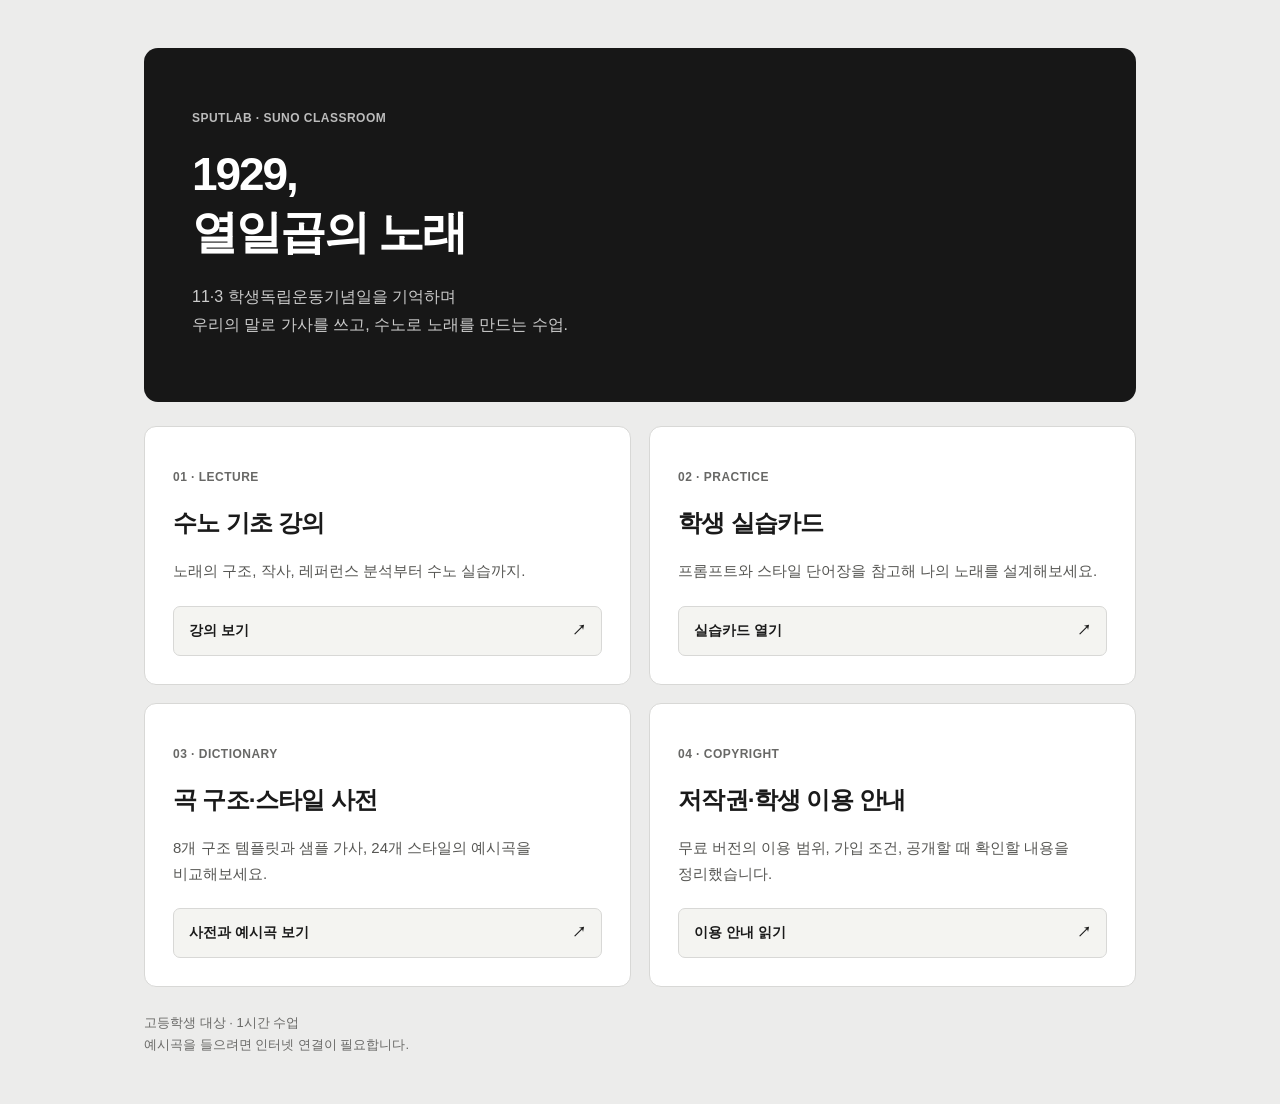
==== index.html @ e7ae3f12 "Publish Suno classroom materials without download controls Add the lesson, student practice cards, s" ====
<!doctype html>
<html lang="ko"><head><meta charset="utf-8"><meta name="viewport" content="width=device-width,initial-scale=1">
<meta name="description" content="11·3 학생독립운동기념일을 주제로 음악을 만드는 고등학생 수노 기초 수업 자료">
<title>수노 기초 — 1929, 열일곱의 노래</title>
<style>
:root{color-scheme:light;--paper:#ececeb;--ink:#1a1a1a;--muted:#686866;--line:#d8d8d6}*{box-sizing:border-box}body{margin:0;background:var(--paper);color:var(--ink);font:16px/1.7 -apple-system,BlinkMacSystemFont,"Apple SD Gothic Neo","Malgun Gothic",sans-serif;word-break:keep-all}main{max-width:1040px;margin:48px auto;padding:0 24px}header{padding:48px;background:#171717;color:white;border-radius:14px}.eyebrow{font-size:12px;letter-spacing:.04em;font-weight:700;color:var(--muted)}header .eyebrow{color:#bcbcbc}h1{font-size:46px;line-height:1.25;letter-spacing:-.045em;margin:18px 0 22px}header p:last-child{color:#ccc}.grid{display:grid;grid-template-columns:1fr 1fr;gap:18px;margin:24px 0}article{background:white;border:1px solid var(--line);border-radius:12px;padding:28px;display:flex;flex-direction:column}h2{font-size:24px;line-height:1.3;letter-spacing:-.03em;margin:8px 0}article p:not(.eyebrow){font-size:15px;color:#565653;margin:12px 0 22px}a{display:block;background:#f4f4f1;border:1px solid var(--line);border-radius:7px;color:var(--ink);font-size:14px;font-weight:600;text-decoration:none;padding:12px 15px;margin-top:auto}a:hover{background:#e8e8e3}a:focus-visible{outline:3px solid #315c66;outline-offset:4px}a span{float:right}footer{font-size:13px;color:var(--muted);margin-top:25px}@media(max-width:650px){main{margin:20px auto;padding:0 16px}header{padding:28px}h1{font-size:33px}.grid{grid-template-columns:1fr}article{padding:24px}}
</style></head><body><main>
<header><p class="eyebrow">SPUTLAB · SUNO CLASSROOM</p><h1>1929,<br>열일곱의 노래</h1><p>11·3 학생독립운동기념일을 기억하며<br>우리의 말로 가사를 쓰고, 수노로 노래를 만드는 수업.</p></header>
<div class="grid" aria-label="수업 자료"><article><p class="eyebrow">01 · LECTURE</p><h2>수노 기초 강의</h2><p>노래의 구조, 작사, 레퍼런스 분석부터 수노 실습까지.</p><a href="lesson.html">강의 보기 <span aria-hidden="true">↗</span></a></article>
<article><p class="eyebrow">02 · PRACTICE</p><h2>학생 실습카드</h2><p>프롬프트와 스타일 단어장을 참고해 나의 노래를 설계해보세요.</p><a href="practice.html">실습카드 열기 <span aria-hidden="true">↗</span></a></article>
<article><p class="eyebrow">03 · DICTIONARY</p><h2>곡 구조·스타일 사전</h2><p>8개 구조 템플릿과 샘플 가사, 24개 스타일의 예시곡을 비교해보세요.</p><a href="dictionary.html">사전과 예시곡 보기 <span aria-hidden="true">↗</span></a></article>
<article><p class="eyebrow">04 · COPYRIGHT</p><h2>저작권·학생 이용 안내</h2><p>무료 버전의 이용 범위, 가입 조건, 공개할 때 확인할 내용을 정리했습니다.</p><a href="copyright.html">이용 안내 읽기 <span aria-hidden="true">↗</span></a></article></div>
<footer>고등학생 대상 · 1시간 수업<br>예시곡을 들으려면 인터넷 연결이 필요합니다.</footer>
</main></body></html>
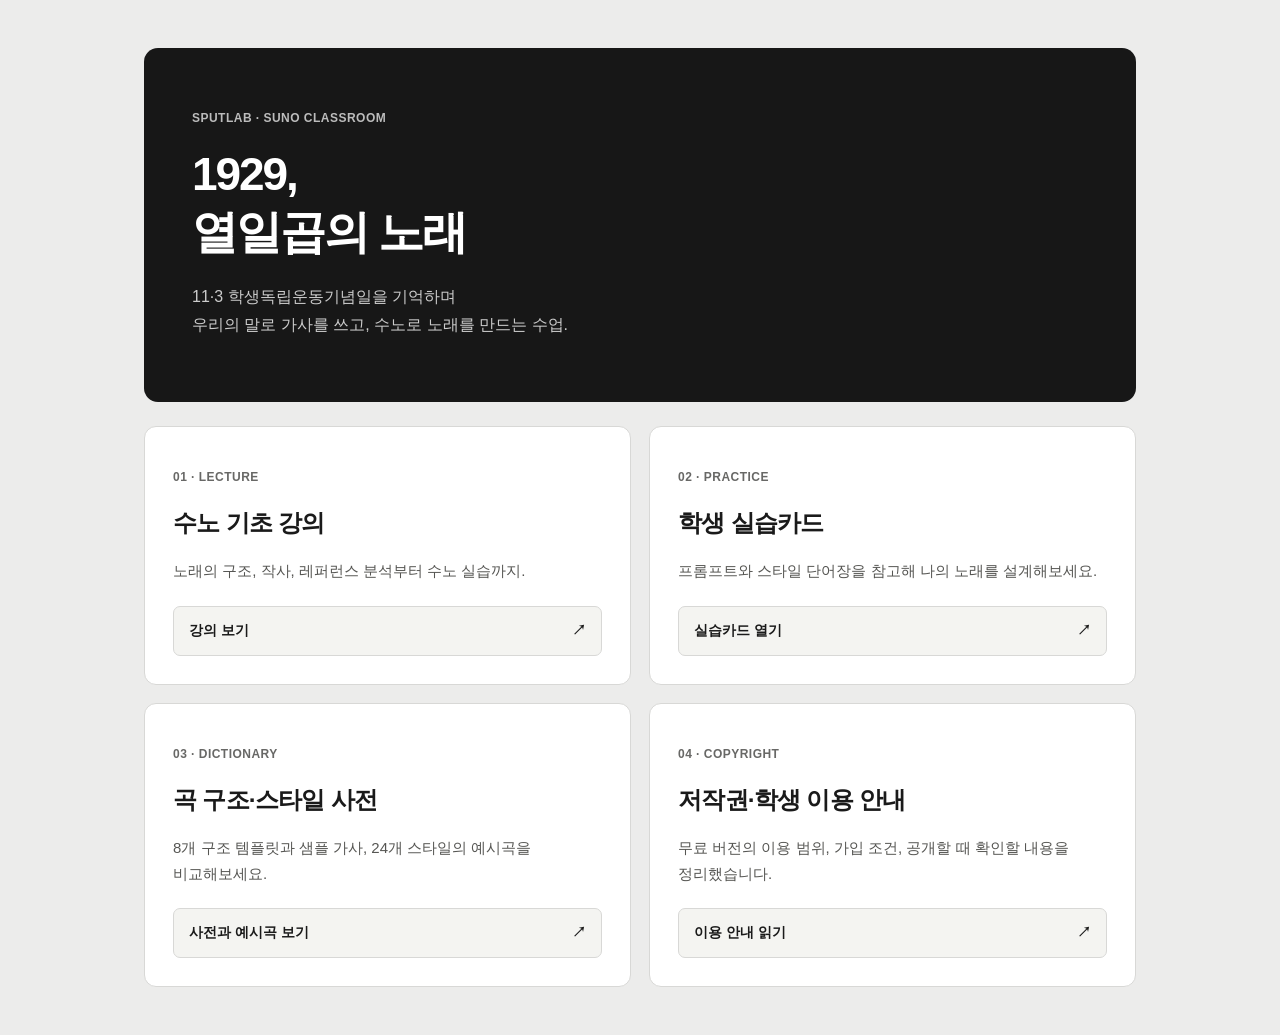
==== commit d79f198a: "Remove classroom notes from home page footer" ====
--- a/index.html
+++ b/index.html
@@ -10,5 +10,4 @@
 <article><p class="eyebrow">02 · PRACTICE</p><h2>학생 실습카드</h2><p>프롬프트와 스타일 단어장을 참고해 나의 노래를 설계해보세요.</p><a href="practice.html">실습카드 열기 <span aria-hidden="true">↗</span></a></article>
 <article><p class="eyebrow">03 · DICTIONARY</p><h2>곡 구조·스타일 사전</h2><p>8개 구조 템플릿과 샘플 가사, 24개 스타일의 예시곡을 비교해보세요.</p><a href="dictionary.html">사전과 예시곡 보기 <span aria-hidden="true">↗</span></a></article>
 <article><p class="eyebrow">04 · COPYRIGHT</p><h2>저작권·학생 이용 안내</h2><p>무료 버전의 이용 범위, 가입 조건, 공개할 때 확인할 내용을 정리했습니다.</p><a href="copyright.html">이용 안내 읽기 <span aria-hidden="true">↗</span></a></article></div>
-<footer>고등학생 대상 · 1시간 수업<br>예시곡을 들으려면 인터넷 연결이 필요합니다.</footer>
-</main></body></html>+</main></body></html>
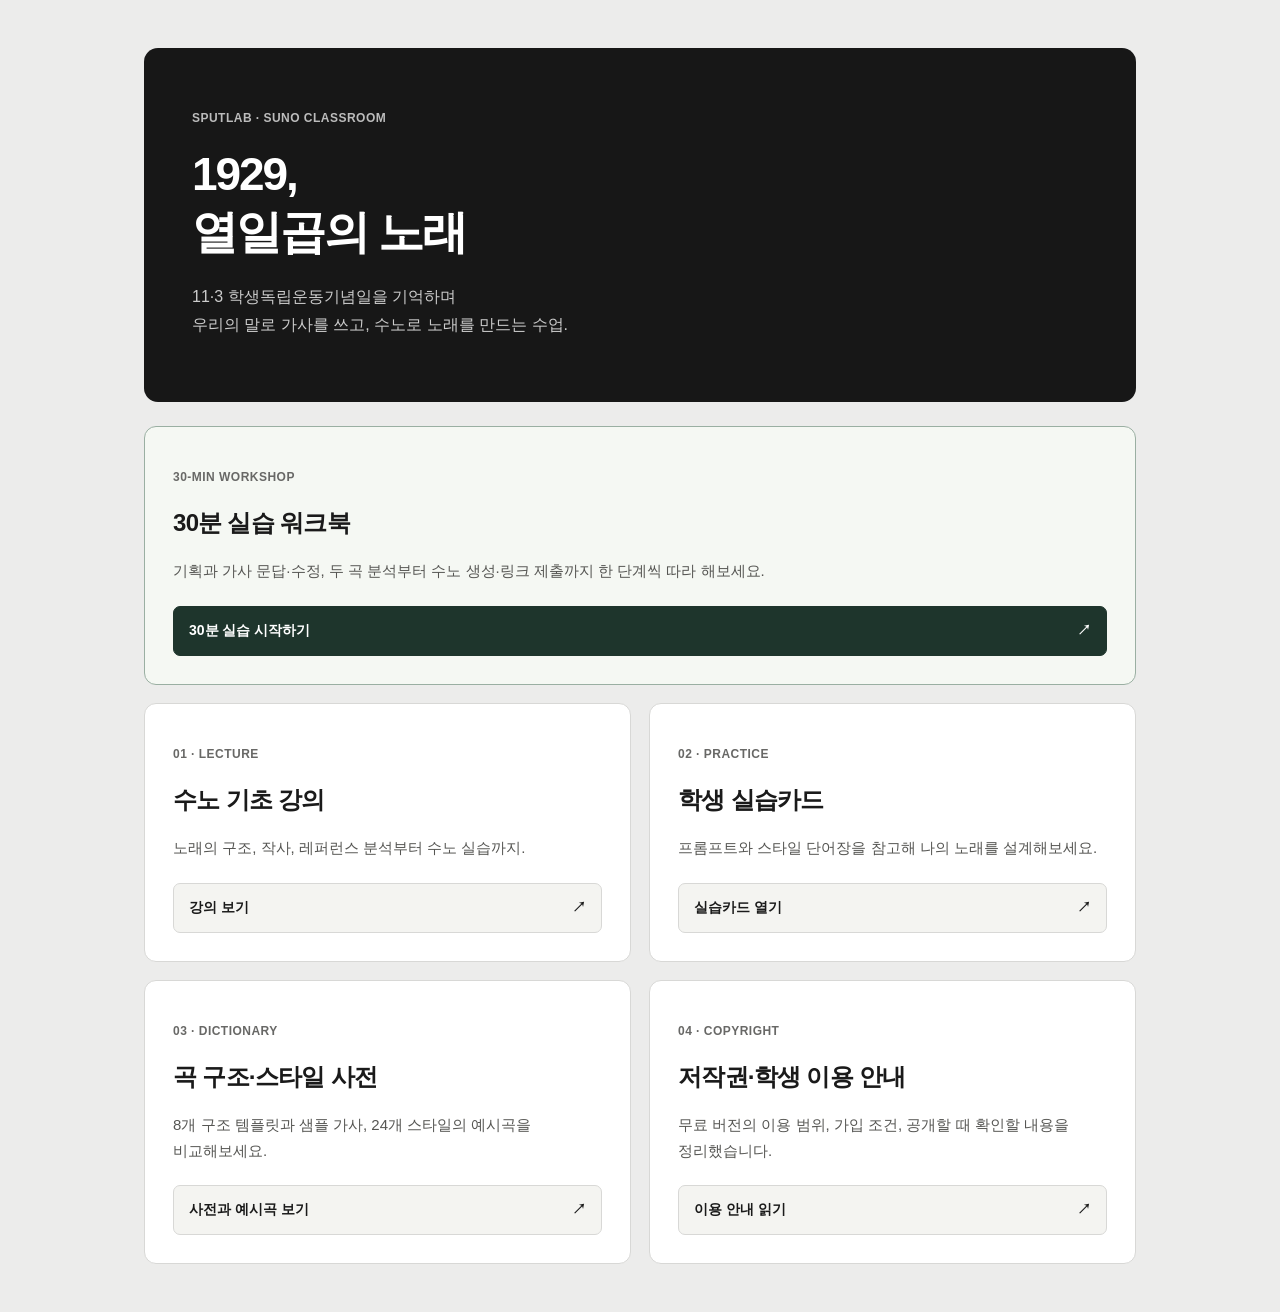
==== commit 8d9c21a3: "Add guided 30-minute songwriting workshop Add student planning, ChatGPT Q&A and lyric revision, two-" ====
--- a/index.html
+++ b/index.html
@@ -4,10 +4,12 @@
 <title>수노 기초 — 1929, 열일곱의 노래</title>
 <style>
 :root{color-scheme:light;--paper:#ececeb;--ink:#1a1a1a;--muted:#686866;--line:#d8d8d6}*{box-sizing:border-box}body{margin:0;background:var(--paper);color:var(--ink);font:16px/1.7 -apple-system,BlinkMacSystemFont,"Apple SD Gothic Neo","Malgun Gothic",sans-serif;word-break:keep-all}main{max-width:1040px;margin:48px auto;padding:0 24px}header{padding:48px;background:#171717;color:white;border-radius:14px}.eyebrow{font-size:12px;letter-spacing:.04em;font-weight:700;color:var(--muted)}header .eyebrow{color:#bcbcbc}h1{font-size:46px;line-height:1.25;letter-spacing:-.045em;margin:18px 0 22px}header p:last-child{color:#ccc}.grid{display:grid;grid-template-columns:1fr 1fr;gap:18px;margin:24px 0}article{background:white;border:1px solid var(--line);border-radius:12px;padding:28px;display:flex;flex-direction:column}h2{font-size:24px;line-height:1.3;letter-spacing:-.03em;margin:8px 0}article p:not(.eyebrow){font-size:15px;color:#565653;margin:12px 0 22px}a{display:block;background:#f4f4f1;border:1px solid var(--line);border-radius:7px;color:var(--ink);font-size:14px;font-weight:600;text-decoration:none;padding:12px 15px;margin-top:auto}a:hover{background:#e8e8e3}a:focus-visible{outline:3px solid #315c66;outline-offset:4px}a span{float:right}footer{font-size:13px;color:var(--muted);margin-top:25px}@media(max-width:650px){main{margin:20px auto;padding:0 16px}header{padding:28px}h1{font-size:33px}.grid{grid-template-columns:1fr}article{padding:24px}}
+.featured{grid-column:1/-1;border-color:#9aafa2;background:#f5f8f3}.featured a{background:#1e352c;color:white;border-color:#1e352c}.featured a:hover{background:#315644}
 </style></head><body><main>
 <header><p class="eyebrow">SPUTLAB · SUNO CLASSROOM</p><h1>1929,<br>열일곱의 노래</h1><p>11·3 학생독립운동기념일을 기억하며<br>우리의 말로 가사를 쓰고, 수노로 노래를 만드는 수업.</p></header>
-<div class="grid" aria-label="수업 자료"><article><p class="eyebrow">01 · LECTURE</p><h2>수노 기초 강의</h2><p>노래의 구조, 작사, 레퍼런스 분석부터 수노 실습까지.</p><a href="lesson.html">강의 보기 <span aria-hidden="true">↗</span></a></article>
-<article><p class="eyebrow">02 · PRACTICE</p><h2>학생 실습카드</h2><p>프롬프트와 스타일 단어장을 참고해 나의 노래를 설계해보세요.</p><a href="practice.html">실습카드 열기 <span aria-hidden="true">↗</span></a></article>
-<article><p class="eyebrow">03 · DICTIONARY</p><h2>곡 구조·스타일 사전</h2><p>8개 구조 템플릿과 샘플 가사, 24개 스타일의 예시곡을 비교해보세요.</p><a href="dictionary.html">사전과 예시곡 보기 <span aria-hidden="true">↗</span></a></article>
-<article><p class="eyebrow">04 · COPYRIGHT</p><h2>저작권·학생 이용 안내</h2><p>무료 버전의 이용 범위, 가입 조건, 공개할 때 확인할 내용을 정리했습니다.</p><a href="copyright.html">이용 안내 읽기 <span aria-hidden="true">↗</span></a></article></div>
-</main></body></html>
+<div class="grid" aria-label="수업 자료"><article class="featured"><p class="eyebrow">30-MIN WORKSHOP</p><h2>30분 실습 워크북</h2><p>기획과 가사 문답·수정, 두 곡 분석부터 수노 생성·링크 제출까지 한 단계씩 따라 해보세요.</p><a href="workshop.html">30분 실습 시작하기 <span aria-hidden="true">↗</span></a></article>
+<article class="material"><p class="eyebrow">01 · LECTURE</p><h2>수노 기초 강의</h2><p>노래의 구조, 작사, 레퍼런스 분석부터 수노 실습까지.</p><a href="lesson.html">강의 보기 <span aria-hidden="true">↗</span></a></article>
+<article class="material"><p class="eyebrow">02 · PRACTICE</p><h2>학생 실습카드</h2><p>프롬프트와 스타일 단어장을 참고해 나의 노래를 설계해보세요.</p><a href="practice.html">실습카드 열기 <span aria-hidden="true">↗</span></a></article>
+<article class="material"><p class="eyebrow">03 · DICTIONARY</p><h2>곡 구조·스타일 사전</h2><p>8개 구조 템플릿과 샘플 가사, 24개 스타일의 예시곡을 비교해보세요.</p><a href="dictionary.html">사전과 예시곡 보기 <span aria-hidden="true">↗</span></a></article>
+<article class="material"><p class="eyebrow">04 · COPYRIGHT</p><h2>저작권·학생 이용 안내</h2><p>무료 버전의 이용 범위, 가입 조건, 공개할 때 확인할 내용을 정리했습니다.</p><a href="copyright.html">이용 안내 읽기 <span aria-hidden="true">↗</span></a></article></div>
+</main></body></html>
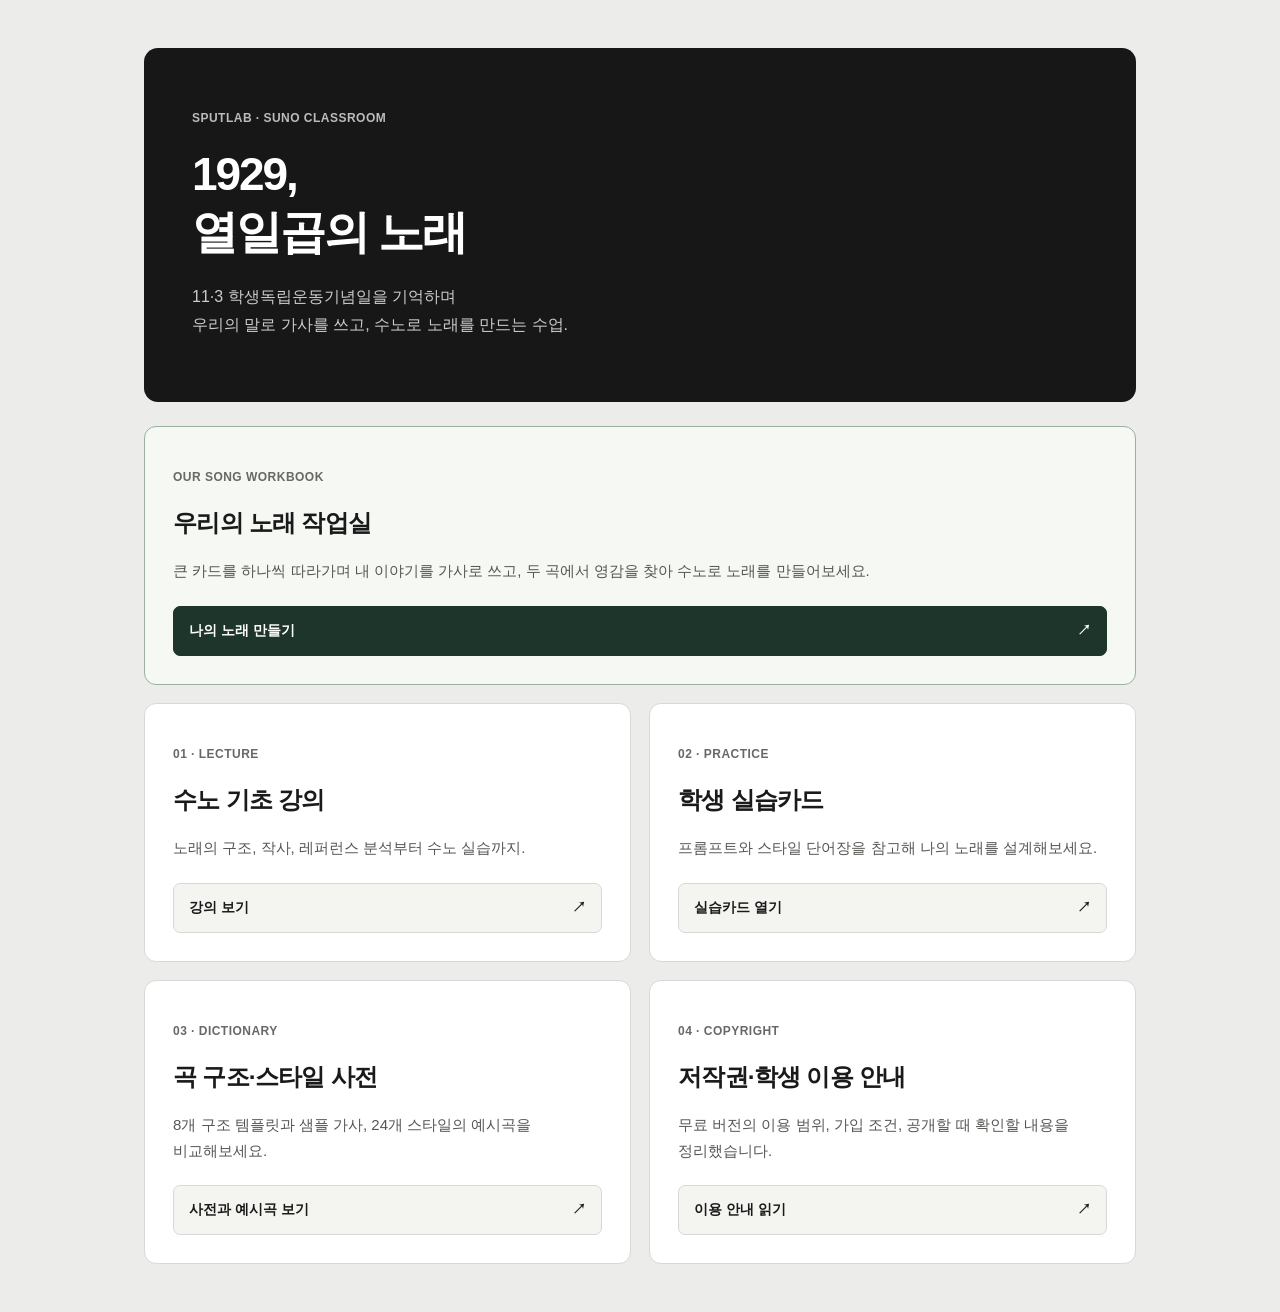
==== commit f359bc18: "Redesign songwriting workbook as student step cards Remove the timer and duration labels. Add a warm" ====
--- a/index.html
+++ b/index.html
@@ -7,7 +7,7 @@
 .featured{grid-column:1/-1;border-color:#9aafa2;background:#f5f8f3}.featured a{background:#1e352c;color:white;border-color:#1e352c}.featured a:hover{background:#315644}
 </style></head><body><main>
 <header><p class="eyebrow">SPUTLAB · SUNO CLASSROOM</p><h1>1929,<br>열일곱의 노래</h1><p>11·3 학생독립운동기념일을 기억하며<br>우리의 말로 가사를 쓰고, 수노로 노래를 만드는 수업.</p></header>
-<div class="grid" aria-label="수업 자료"><article class="featured"><p class="eyebrow">30-MIN WORKSHOP</p><h2>30분 실습 워크북</h2><p>기획과 가사 문답·수정, 두 곡 분석부터 수노 생성·링크 제출까지 한 단계씩 따라 해보세요.</p><a href="workshop.html">30분 실습 시작하기 <span aria-hidden="true">↗</span></a></article>
+<div class="grid" aria-label="수업 자료"><article class="featured"><p class="eyebrow">OUR SONG WORKBOOK</p><h2>우리의 노래 작업실</h2><p>큰 카드를 하나씩 따라가며 내 이야기를 가사로 쓰고, 두 곡에서 영감을 찾아 수노로 노래를 만들어보세요.</p><a href="workshop.html">나의 노래 만들기 <span aria-hidden="true">↗</span></a></article>
 <article class="material"><p class="eyebrow">01 · LECTURE</p><h2>수노 기초 강의</h2><p>노래의 구조, 작사, 레퍼런스 분석부터 수노 실습까지.</p><a href="lesson.html">강의 보기 <span aria-hidden="true">↗</span></a></article>
 <article class="material"><p class="eyebrow">02 · PRACTICE</p><h2>학생 실습카드</h2><p>프롬프트와 스타일 단어장을 참고해 나의 노래를 설계해보세요.</p><a href="practice.html">실습카드 열기 <span aria-hidden="true">↗</span></a></article>
 <article class="material"><p class="eyebrow">03 · DICTIONARY</p><h2>곡 구조·스타일 사전</h2><p>8개 구조 템플릿과 샘플 가사, 24개 스타일의 예시곡을 비교해보세요.</p><a href="dictionary.html">사전과 예시곡 보기 <span aria-hidden="true">↗</span></a></article>
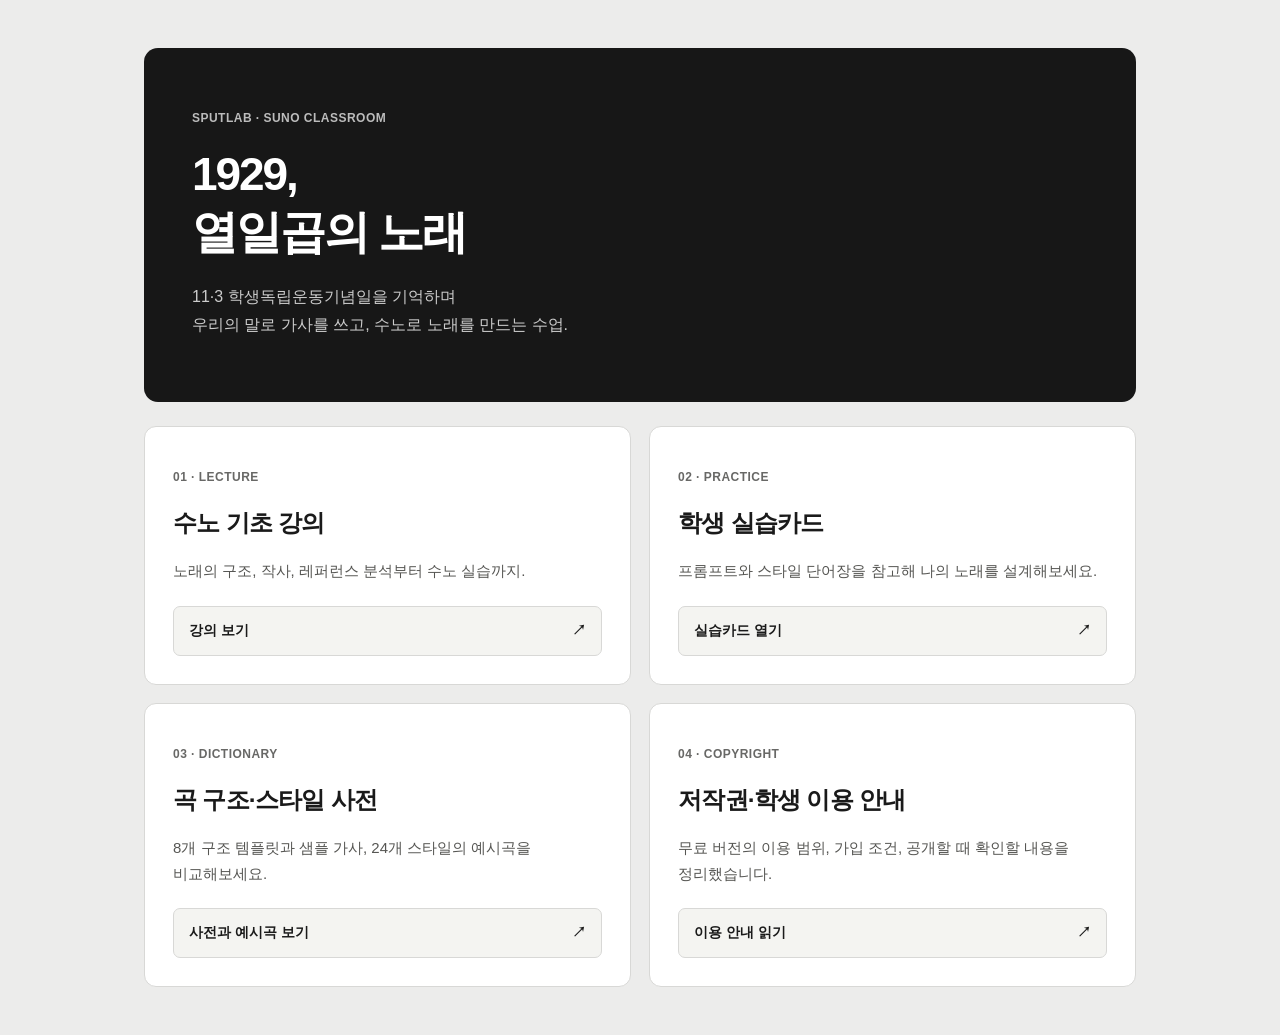
==== commit a7f91907: "Unlist workshop pending final approval" ====
--- a/index.html
+++ b/index.html
@@ -7,8 +7,7 @@
 .featured{grid-column:1/-1;border-color:#9aafa2;background:#f5f8f3}.featured a{background:#1e352c;color:white;border-color:#1e352c}.featured a:hover{background:#315644}
 </style></head><body><main>
 <header><p class="eyebrow">SPUTLAB · SUNO CLASSROOM</p><h1>1929,<br>열일곱의 노래</h1><p>11·3 학생독립운동기념일을 기억하며<br>우리의 말로 가사를 쓰고, 수노로 노래를 만드는 수업.</p></header>
-<div class="grid" aria-label="수업 자료"><article class="featured"><p class="eyebrow">OUR SONG WORKBOOK</p><h2>우리의 노래 작업실</h2><p>큰 카드를 하나씩 따라가며 내 이야기를 가사로 쓰고, 두 곡에서 영감을 찾아 수노로 노래를 만들어보세요.</p><a href="workshop.html">나의 노래 만들기 <span aria-hidden="true">↗</span></a></article>
-<article class="material"><p class="eyebrow">01 · LECTURE</p><h2>수노 기초 강의</h2><p>노래의 구조, 작사, 레퍼런스 분석부터 수노 실습까지.</p><a href="lesson.html">강의 보기 <span aria-hidden="true">↗</span></a></article>
+<div class="grid" aria-label="수업 자료"><article class="material"><p class="eyebrow">01 · LECTURE</p><h2>수노 기초 강의</h2><p>노래의 구조, 작사, 레퍼런스 분석부터 수노 실습까지.</p><a href="lesson.html">강의 보기 <span aria-hidden="true">↗</span></a></article>
 <article class="material"><p class="eyebrow">02 · PRACTICE</p><h2>학생 실습카드</h2><p>프롬프트와 스타일 단어장을 참고해 나의 노래를 설계해보세요.</p><a href="practice.html">실습카드 열기 <span aria-hidden="true">↗</span></a></article>
 <article class="material"><p class="eyebrow">03 · DICTIONARY</p><h2>곡 구조·스타일 사전</h2><p>8개 구조 템플릿과 샘플 가사, 24개 스타일의 예시곡을 비교해보세요.</p><a href="dictionary.html">사전과 예시곡 보기 <span aria-hidden="true">↗</span></a></article>
 <article class="material"><p class="eyebrow">04 · COPYRIGHT</p><h2>저작권·학생 이용 안내</h2><p>무료 버전의 이용 범위, 가입 조건, 공개할 때 확인할 내용을 정리했습니다.</p><a href="copyright.html">이용 안내 읽기 <span aria-hidden="true">↗</span></a></article></div>
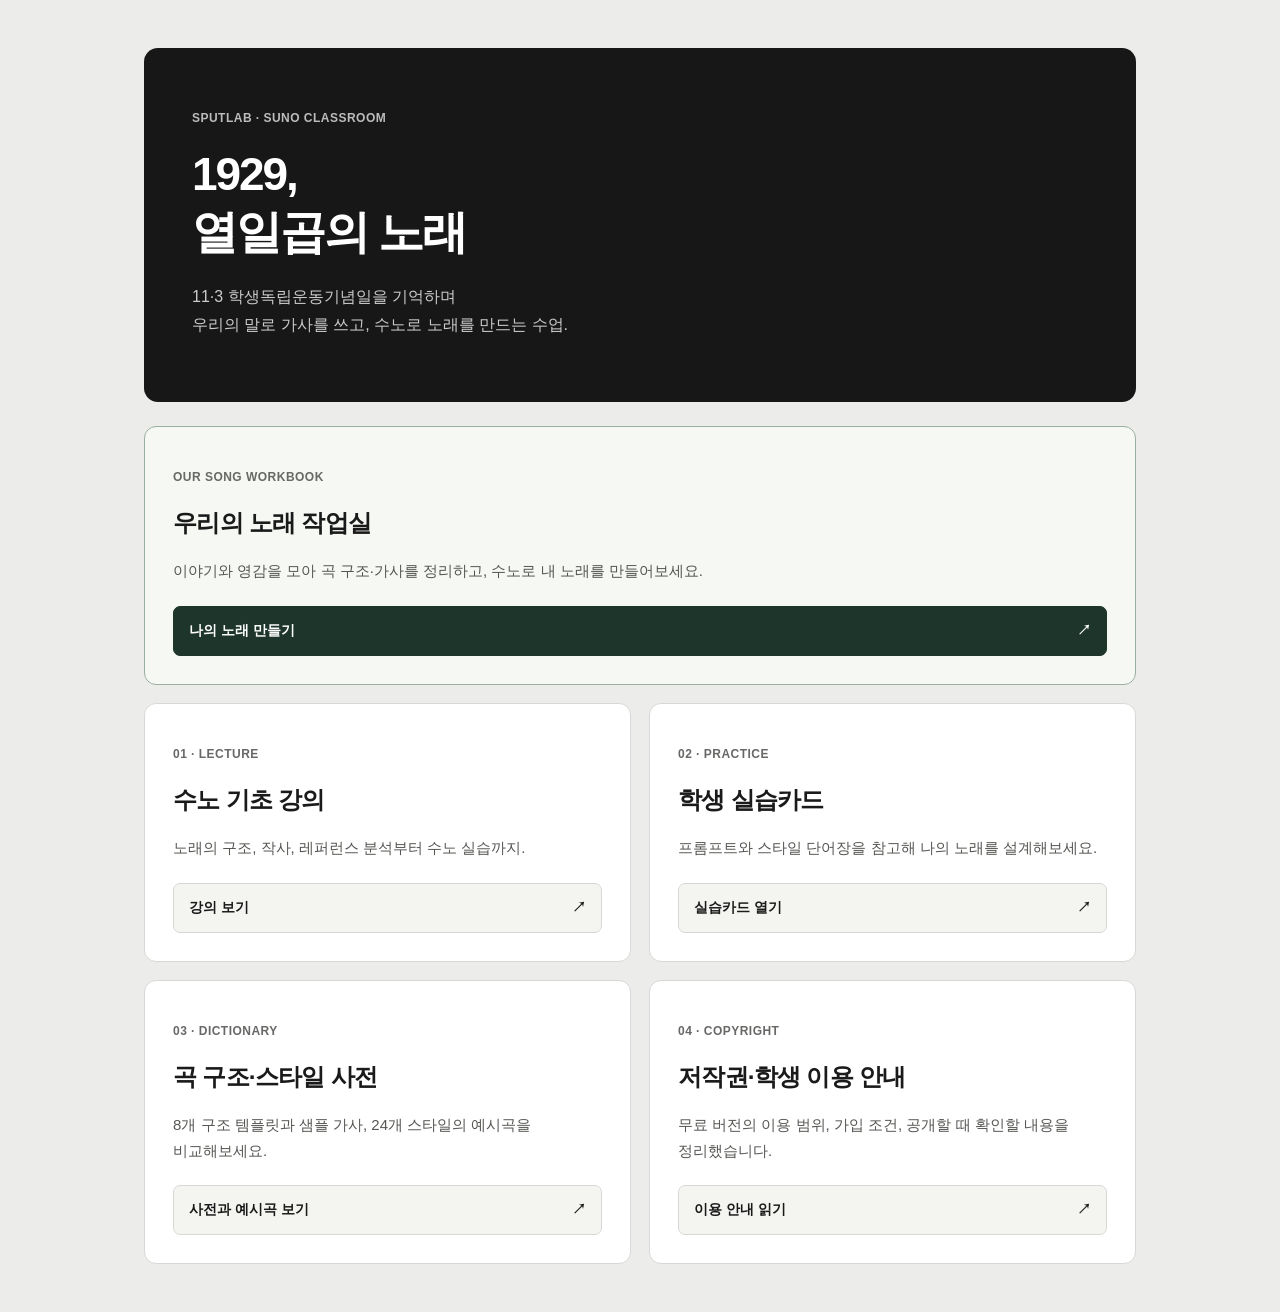
==== commit 9463393c: "Link approved song workshop from classroom home" ====
--- a/index.html
+++ b/index.html
@@ -7,7 +7,8 @@
 .featured{grid-column:1/-1;border-color:#9aafa2;background:#f5f8f3}.featured a{background:#1e352c;color:white;border-color:#1e352c}.featured a:hover{background:#315644}
 </style></head><body><main>
 <header><p class="eyebrow">SPUTLAB · SUNO CLASSROOM</p><h1>1929,<br>열일곱의 노래</h1><p>11·3 학생독립운동기념일을 기억하며<br>우리의 말로 가사를 쓰고, 수노로 노래를 만드는 수업.</p></header>
-<div class="grid" aria-label="수업 자료"><article class="material"><p class="eyebrow">01 · LECTURE</p><h2>수노 기초 강의</h2><p>노래의 구조, 작사, 레퍼런스 분석부터 수노 실습까지.</p><a href="lesson.html">강의 보기 <span aria-hidden="true">↗</span></a></article>
+<div class="grid" aria-label="수업 자료"><article class="featured"><p class="eyebrow">OUR SONG WORKBOOK</p><h2>우리의 노래 작업실</h2><p>이야기와 영감을 모아 곡 구조·가사를 정리하고, 수노로 내 노래를 만들어보세요.</p><a href="workshop.html">나의 노래 만들기 <span aria-hidden="true">↗</span></a></article>
+<article class="material"><p class="eyebrow">01 · LECTURE</p><h2>수노 기초 강의</h2><p>노래의 구조, 작사, 레퍼런스 분석부터 수노 실습까지.</p><a href="lesson.html">강의 보기 <span aria-hidden="true">↗</span></a></article>
 <article class="material"><p class="eyebrow">02 · PRACTICE</p><h2>학생 실습카드</h2><p>프롬프트와 스타일 단어장을 참고해 나의 노래를 설계해보세요.</p><a href="practice.html">실습카드 열기 <span aria-hidden="true">↗</span></a></article>
 <article class="material"><p class="eyebrow">03 · DICTIONARY</p><h2>곡 구조·스타일 사전</h2><p>8개 구조 템플릿과 샘플 가사, 24개 스타일의 예시곡을 비교해보세요.</p><a href="dictionary.html">사전과 예시곡 보기 <span aria-hidden="true">↗</span></a></article>
 <article class="material"><p class="eyebrow">04 · COPYRIGHT</p><h2>저작권·학생 이용 안내</h2><p>무료 버전의 이용 범위, 가입 조건, 공개할 때 확인할 내용을 정리했습니다.</p><a href="copyright.html">이용 안내 읽기 <span aria-hidden="true">↗</span></a></article></div>
